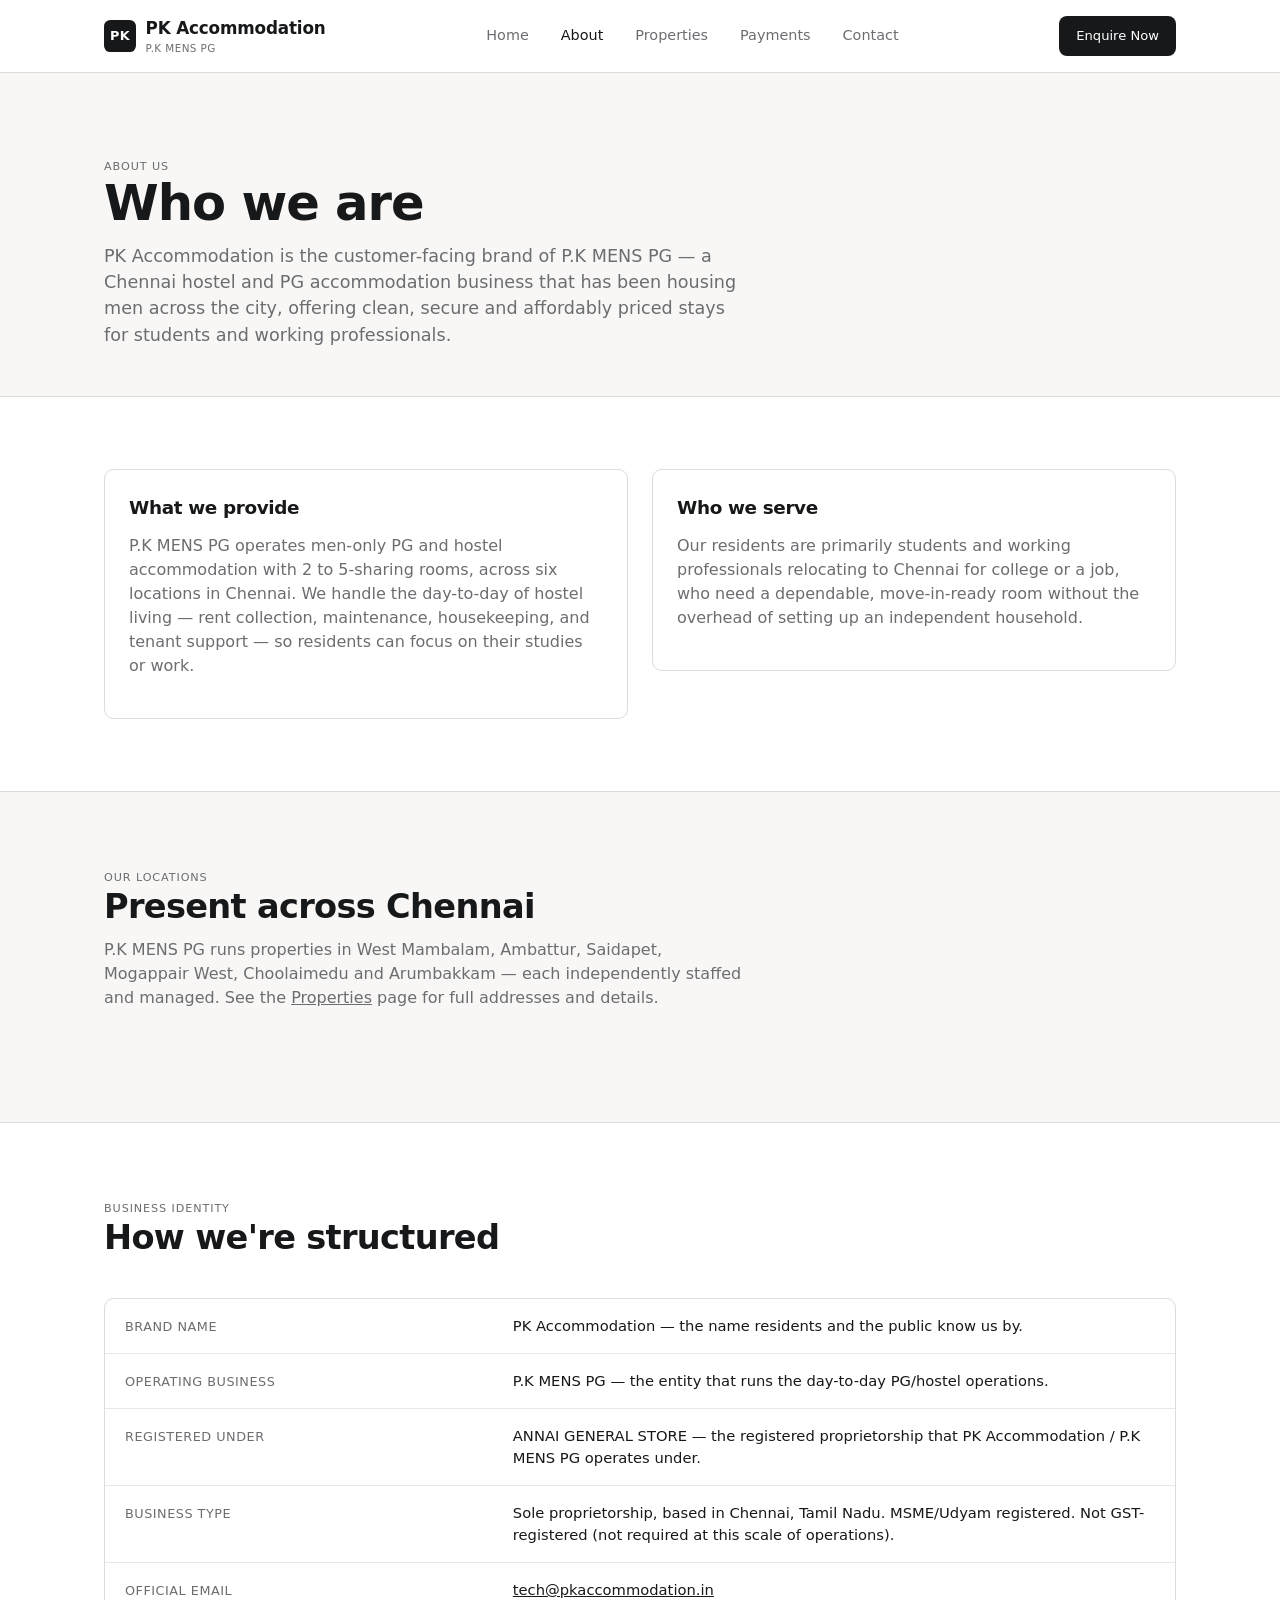
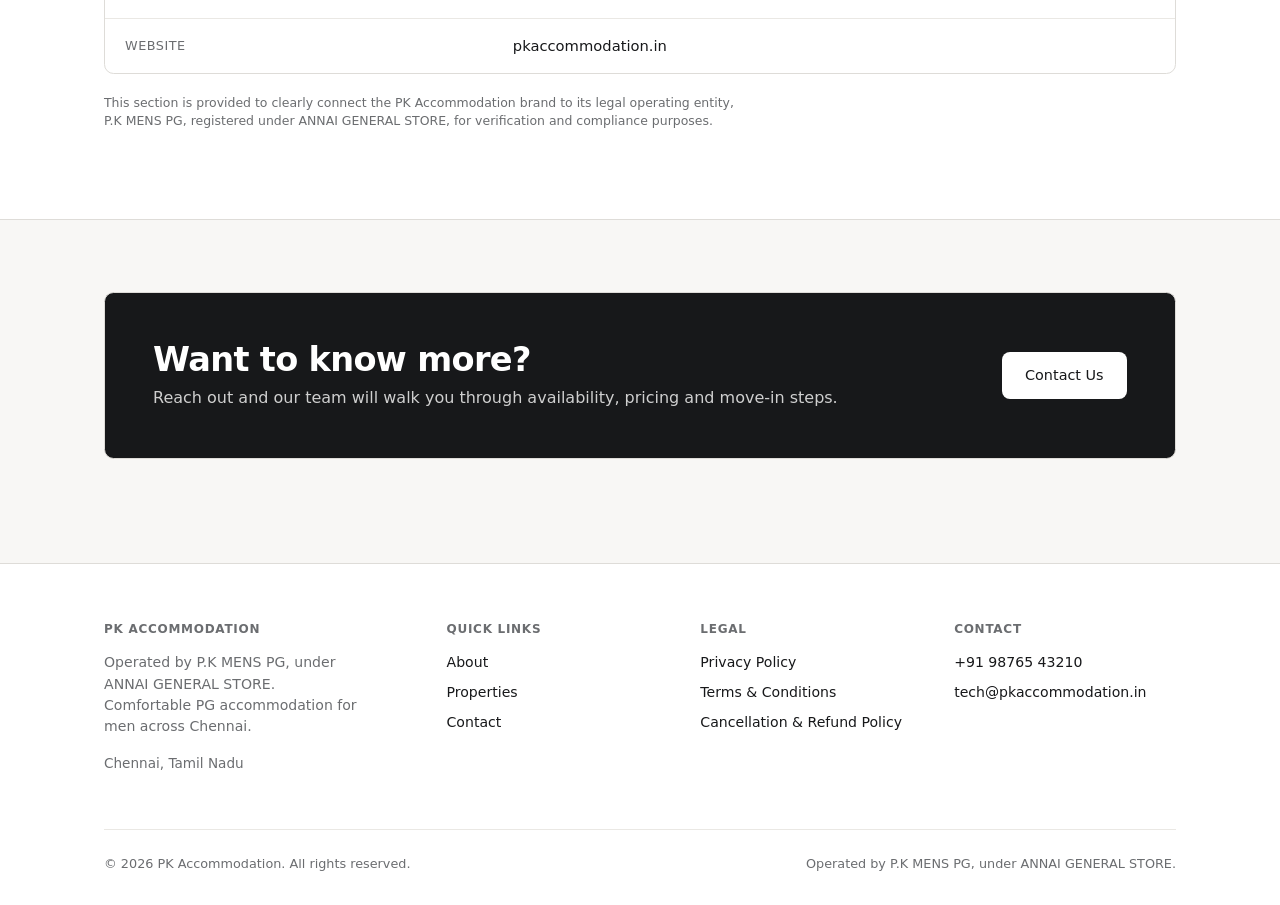
==== about.html @ fdcaf5c1 "Initial commit: PK Accommodation compliance/verification landing site Static site for pkaccommodatio" ====
<!DOCTYPE html>
<html lang="en">
<head>
<meta charset="UTF-8" />
<meta name="viewport" content="width=device-width, initial-scale=1.0" />
<title>About Us — PK Accommodation</title>
<meta name="description" content="PK Accommodation is the operating brand of P.K MENS PG, a Chennai-based PG/hostel business for men, run under ANNAI GENERAL STORE." />
<link rel="stylesheet" href="assets/style.css" />
</head>
<body>

<header class="site">
  <div class="wrap nav-row">
    <a href="index.html" class="brand">
      <span class="brand-mark">PK</span>
      <span>PK Accommodation<span class="brand-sub">P.K MENS PG</span></span>
    </a>
    <button class="menu-toggle" aria-label="Toggle menu">☰</button>
    <nav class="primary">
      <a href="index.html">Home</a>
      <a href="about.html" aria-current="page">About</a>
      <a href="properties.html">Properties</a>
      <a href="payments.html">Payments</a>
      <a href="contact.html">Contact</a>
    </nav>
    <a href="contact.html" class="btn btn-primary btn-sm nav-cta">Enquire Now</a>
  </div>
</header>

<section class="hero" style="padding-bottom:2rem;">
  <div class="wrap">
    <span class="label-xs">About Us</span>
    <h1>Who we are</h1>
    <p class="lead">PK Accommodation is the customer-facing brand of P.K MENS PG — a Chennai hostel and PG accommodation business that has been housing men across the city, offering clean, secure and affordably priced stays for students and working professionals.</p>
  </div>
</section>

<section class="alt">
  <div class="wrap">
    <div class="grid grid-2" style="align-items:start;">
      <div class="card">
        <h3>What we provide</h3>
        <p class="muted">P.K MENS PG operates men-only PG and hostel accommodation with 2 to 5-sharing rooms, across six locations in Chennai. We handle the day-to-day of hostel living — rent collection, maintenance, housekeeping, and tenant support — so residents can focus on their studies or work.</p>
      </div>
      <div class="card">
        <h3>Who we serve</h3>
        <p class="muted">Our residents are primarily students and working professionals relocating to Chennai for college or a job, who need a dependable, move-in-ready room without the overhead of setting up an independent household.</p>
      </div>
    </div>
  </div>
</section>

<section>
  <div class="wrap">
    <div class="section-head">
      <span class="label-xs">Our Locations</span>
      <h2>Present across Chennai</h2>
      <p class="muted">P.K MENS PG runs properties in West Mambalam, Ambattur, Saidapet, Mogappair West, Choolaimedu and Arumbakkam — each independently staffed and managed. See the <a href="properties.html">Properties</a> page for full addresses and details.</p>
    </div>
  </div>
</section>

<section class="alt">
  <div class="wrap">
    <div class="section-head">
      <span class="label-xs">Business Identity</span>
      <h2>How we're structured</h2>
    </div>
    <div class="deflist">
      <div class="deflist-row">
        <div class="k">Brand name</div>
        <div>PK Accommodation — the name residents and the public know us by.</div>
      </div>
      <div class="deflist-row">
        <div class="k">Operating business</div>
        <div>P.K MENS PG — the entity that runs the day-to-day PG/hostel operations.</div>
      </div>
      <div class="deflist-row">
        <div class="k">Registered under</div>
        <div>ANNAI GENERAL STORE — the registered proprietorship that PK Accommodation / P.K MENS PG operates under.</div>
      </div>
      <div class="deflist-row">
        <div class="k">Business type</div>
        <div>Sole proprietorship, based in Chennai, Tamil Nadu. MSME/Udyam registered. Not GST-registered (not required at this scale of operations).</div>
      </div>
      <div class="deflist-row">
        <div class="k">Official email</div>
        <div><a href="mailto:tech@pkaccommodation.in">tech@pkaccommodation.in</a></div>
      </div>
      <div class="deflist-row">
        <div class="k">Website</div>
        <div>pkaccommodation.in</div>
      </div>
    </div>
    <p class="disclosure" style="margin-top:1.25rem;">This section is provided to clearly connect the PK Accommodation brand to its legal operating entity, P.K MENS PG, registered under ANNAI GENERAL STORE, for verification and compliance purposes.</p>
  </div>
</section>

<section>
  <div class="wrap">
    <div class="cta-banner">
      <div>
        <h2>Want to know more?</h2>
        <p>Reach out and our team will walk you through availability, pricing and move-in steps.</p>
      </div>
      <div class="cta-row" style="margin-top:0;">
        <a href="contact.html" class="btn btn-primary">Contact Us</a>
      </div>
    </div>
  </div>
</section>

<footer class="site">
  <div class="wrap">
    <div class="footer-grid">
      <div>
        <h4>PK Accommodation</h4>
        <p class="muted" style="font-size:0.88rem; max-width:260px;">Operated by P.K MENS PG, under ANNAI GENERAL STORE. Comfortable PG accommodation for men across Chennai.</p>
        <p class="muted" style="font-size:0.85rem;">Chennai, Tamil Nadu</p>
      </div>
      <div>
        <h4>Quick Links</h4>
        <ul>
          <li><a href="about.html">About</a></li>
          <li><a href="properties.html">Properties</a></li>
          <li><a href="contact.html">Contact</a></li>
        </ul>
      </div>
      <div>
        <h4>Legal</h4>
        <ul>
          <li><a href="privacy.html">Privacy Policy</a></li>
          <li><a href="terms.html">Terms &amp; Conditions</a></li>
          <li><a href="refund.html">Cancellation &amp; Refund Policy</a></li>
        </ul>
      </div>
      <div>
        <h4>Contact</h4>
        <ul>
          <li><a href="tel:+919876543210">+91 98765 43210</a></li>
          <li><a href="mailto:tech@pkaccommodation.in">tech@pkaccommodation.in</a></li>
        </ul>
      </div>
    </div>
    <div class="footer-bottom">
      <span>© 2026 PK Accommodation. All rights reserved.</span>
      <span>Operated by P.K MENS PG, under ANNAI GENERAL STORE.</span>
    </div>
  </div>
</footer>
<script src="assets/script.js"></script>
</body>
</html>
---- assets/style.css ----
@import url('https://api.fontshare.com/v2/css?f[]=switzer@400,500,600,700&display=swap');

:root {
  --bg: #f8f7f5;
  --surface: #ffffff;
  --fg: #17181a;
  --muted: #6b6d70;
  --border: #dedcd8;
  --border-soft: #eae8e4;
  --secondary: #f0efec;
  --radius: 0.6rem;
  --max: 1120px;
}

* { box-sizing: border-box; }

html { scroll-behavior: smooth; }

body {
  margin: 0;
  font-family: 'Switzer', ui-sans-serif, system-ui, sans-serif;
  background: var(--bg);
  color: var(--fg);
  font-weight: 400;
  -webkit-font-smoothing: antialiased;
  line-height: 1.5;
}

img { max-width: 100%; display: block; }
a { color: inherit; }

.wrap {
  max-width: var(--max);
  margin: 0 auto;
  padding: 0 1.5rem;
}

/* ---------- Header ---------- */
header.site {
  border-bottom: 1px solid var(--border);
  background: var(--surface);
  position: sticky;
  top: 0;
  z-index: 40;
}

.nav-row {
  display: flex;
  align-items: center;
  justify-content: space-between;
  height: 4.5rem;
}

.brand {
  display: flex;
  align-items: center;
  gap: 0.6rem;
  text-decoration: none;
  font-weight: 600;
  font-size: 1.05rem;
  letter-spacing: -0.01em;
  color: var(--fg);
}

.brand-mark {
  width: 2rem;
  height: 2rem;
  border-radius: 0.4rem;
  background: var(--fg);
  color: var(--surface);
  display: flex;
  align-items: center;
  justify-content: center;
  font-weight: 700;
  font-size: 0.8rem;
  letter-spacing: 0.02em;
  flex-shrink: 0;
}

.brand-sub {
  display: block;
  font-size: 0.65rem;
  font-weight: 400;
  color: var(--muted);
  letter-spacing: 0.04em;
  text-transform: uppercase;
}

nav.primary {
  display: flex;
  gap: 2rem;
  align-items: center;
}

nav.primary a {
  text-decoration: none;
  font-size: 0.9rem;
  color: var(--muted);
  transition: color 0.15s ease;
}

nav.primary a:hover,
nav.primary a[aria-current="page"] {
  color: var(--fg);
}

.nav-cta {
  display: none;
}

.menu-toggle {
  display: none;
  background: none;
  border: 1px solid var(--border);
  border-radius: 0.4rem;
  width: 2.4rem;
  height: 2.4rem;
  align-items: center;
  justify-content: center;
  cursor: pointer;
}

@media (min-width: 860px) {
  .nav-cta { display: inline-flex; }
}

@media (max-width: 859px) {
  nav.primary {
    position: absolute;
    top: 4.5rem;
    left: 0;
    right: 0;
    background: var(--surface);
    border-bottom: 1px solid var(--border);
    flex-direction: column;
    align-items: flex-start;
    gap: 0;
    padding: 0.5rem 1.5rem 1.25rem;
    display: none;
  }
  nav.primary.open { display: flex; }
  nav.primary a {
    width: 100%;
    padding: 0.75rem 0;
    border-bottom: 1px solid var(--border-soft);
    color: var(--fg);
  }
  .menu-toggle { display: inline-flex; }
}

/* ---------- Buttons ---------- */
.btn {
  display: inline-flex;
  align-items: center;
  justify-content: center;
  gap: 0.5rem;
  padding: 0.75rem 1.4rem;
  border-radius: 0.5rem;
  font-size: 0.9rem;
  font-weight: 500;
  text-decoration: none;
  cursor: pointer;
  border: 1px solid transparent;
  transition: opacity 0.15s ease, background 0.15s ease;
}

.btn-primary {
  background: var(--fg);
  color: var(--surface);
}
.btn-primary:hover { opacity: 0.85; }

.btn-outline {
  background: transparent;
  border-color: var(--fg);
  color: var(--fg);
}
.btn-outline:hover { background: var(--fg); color: var(--surface); }

.btn-sm { padding: 0.55rem 1rem; font-size: 0.82rem; }

/* ---------- Sections ---------- */
section { padding: 4.5rem 0; }
section.tight { padding: 3rem 0; }
section.alt { background: var(--surface); border-top: 1px solid var(--border); border-bottom: 1px solid var(--border); }

.label-xs {
  font-size: 0.7rem;
  letter-spacing: 0.08em;
  text-transform: uppercase;
  color: var(--muted);
  font-weight: 500;
}

h1, h2, h3, h4 { font-weight: 600; letter-spacing: -0.02em; margin: 0 0 0.75rem; }
h1 { font-size: clamp(2rem, 4.5vw, 3.1rem); line-height: 1.08; }
h2 { font-size: clamp(1.5rem, 3vw, 2.1rem); line-height: 1.15; }
h3 { font-size: 1.15rem; }
p { color: var(--fg); margin: 0 0 1rem; }
.lead { font-size: 1.1rem; color: var(--muted); max-width: 640px; }
.muted { color: var(--muted); }

.hero {
  padding: 5rem 0 4rem;
}
.hero-grid {
  display: grid;
  grid-template-columns: 1.1fr 0.9fr;
  gap: 3rem;
  align-items: center;
}
@media (max-width: 900px) {
  .hero-grid { grid-template-columns: 1fr; }
}

.stat-row {
  display: flex;
  gap: 2.5rem;
  margin-top: 2.25rem;
  flex-wrap: wrap;
}
.stat-num {
  font-size: 1.9rem;
  font-weight: 600;
  font-variant-numeric: tabular-nums;
}
.stat-label { font-size: 0.8rem; color: var(--muted); }

.hero-panel {
  border: 1px solid var(--border);
  border-radius: var(--radius);
  background: var(--surface);
  padding: 2rem;
}
.hero-panel .row {
  display: flex;
  justify-content: space-between;
  padding: 0.85rem 0;
  border-bottom: 1px solid var(--border-soft);
  font-size: 0.9rem;
}
.hero-panel .row:last-child { border-bottom: none; }

.cta-row { display: flex; gap: 0.9rem; margin-top: 2rem; flex-wrap: wrap; }

.grid {
  display: grid;
  gap: 1.5rem;
}
.grid-2 { grid-template-columns: repeat(2, 1fr); }
.grid-3 { grid-template-columns: repeat(3, 1fr); }
.grid-4 { grid-template-columns: repeat(4, 1fr); }
@media (max-width: 900px) {
  .grid-3, .grid-4 { grid-template-columns: repeat(2, 1fr); }
}
@media (max-width: 620px) {
  .grid-2, .grid-3, .grid-4 { grid-template-columns: 1fr; }
}

.card {
  border: 1px solid var(--border);
  border-radius: var(--radius);
  background: var(--surface);
  padding: 1.5rem;
}

.card-plate {
  height: 3.4rem;
  width: 3.4rem;
  border-radius: 0.5rem;
  background: var(--secondary);
  border: 1px solid var(--border);
  display: flex;
  align-items: center;
  justify-content: center;
  font-weight: 600;
  margin-bottom: 1rem;
}

.tag {
  display: inline-block;
  font-size: 0.7rem;
  letter-spacing: 0.04em;
  text-transform: uppercase;
  padding: 0.25rem 0.6rem;
  border-radius: 999px;
  border: 1px solid var(--border);
  color: var(--muted);
  background: var(--secondary);
}

.section-head { max-width: 640px; margin-bottom: 2.5rem; }

/* ---------- Property card ---------- */
.property-card {
  border: 1px solid var(--border);
  border-radius: var(--radius);
  background: var(--surface);
  overflow: hidden;
}
.property-swatch {
  height: 7rem;
  background: repeating-linear-gradient(135deg, var(--secondary), var(--secondary) 10px, var(--border-soft) 10px, var(--border-soft) 20px);
  border-bottom: 1px solid var(--border);
  display: flex;
  align-items: flex-end;
  padding: 0.9rem 1.1rem;
}
.property-body { padding: 1.4rem; }
.property-body h3 { margin-bottom: 0.25rem; }
.property-addr { font-size: 0.85rem; color: var(--muted); margin-bottom: 0.9rem; }
.property-meta {
  display: flex;
  flex-wrap: wrap;
  gap: 0.4rem;
  margin-bottom: 1.1rem;
}
.property-actions { display: flex; gap: 0.6rem; flex-wrap: wrap; }

/* ---------- Table-ish list ---------- */
.deflist { border: 1px solid var(--border); border-radius: var(--radius); overflow: hidden; background: var(--surface); }
.deflist-row {
  display: grid;
  grid-template-columns: minmax(0, 1.1fr) minmax(0, 1.9fr);
  gap: 1rem;
  padding: 1rem 1.25rem;
  border-bottom: 1px solid var(--border-soft);
  font-size: 0.92rem;
}
.deflist-row:last-child { border-bottom: none; }
.deflist-row .k { color: var(--muted); font-size: 0.8rem; text-transform: uppercase; letter-spacing: 0.04em; padding-top: 0.1rem; }
@media (max-width: 620px) {
  .deflist-row { grid-template-columns: 1fr; gap: 0.3rem; }
}

/* ---------- Steps ---------- */
.steps { display: grid; grid-template-columns: repeat(5, 1fr); gap: 1rem; }
@media (max-width: 900px) { .steps { grid-template-columns: repeat(2, 1fr); } }
@media (max-width: 500px) { .steps { grid-template-columns: 1fr; } }
.step {
  border: 1px solid var(--border);
  border-radius: var(--radius);
  padding: 1.25rem;
  background: var(--surface);
  position: relative;
}
.step-num {
  font-size: 0.75rem;
  font-weight: 600;
  color: var(--muted);
  margin-bottom: 0.6rem;
}

/* ---------- CTA banner ---------- */
.cta-banner {
  border: 1px solid var(--border);
  border-radius: var(--radius);
  background: var(--fg);
  color: var(--surface);
  padding: 3rem;
  display: flex;
  justify-content: space-between;
  align-items: center;
  flex-wrap: wrap;
  gap: 1.5rem;
}
.cta-banner h2 { color: var(--surface); margin-bottom: 0.4rem; }
.cta-banner p { color: #cfcfcf; margin: 0; }
.cta-banner .btn-primary { background: var(--surface); color: var(--fg); }
.cta-banner .btn-outline { border-color: var(--surface); color: var(--surface); }
.cta-banner .btn-outline:hover { background: var(--surface); color: var(--fg); }

/* ---------- Legal / prose pages ---------- */
.prose { max-width: 760px; }
.prose h2 { margin-top: 2.5rem; }
.prose h2:first-child { margin-top: 0; }
.prose ul { padding-left: 1.2rem; }
.prose li { margin-bottom: 0.4rem; }
.updated-note {
  font-size: 0.85rem;
  color: var(--muted);
  border: 1px solid var(--border);
  background: var(--surface);
  border-radius: var(--radius);
  padding: 0.9rem 1.1rem;
  margin-bottom: 2.5rem;
}

/* ---------- Contact form ---------- */
.contact-grid {
  display: grid;
  grid-template-columns: 1fr 1fr;
  gap: 2.5rem;
}
@media (max-width: 860px) { .contact-grid { grid-template-columns: 1fr; } }

form.contact-form { display: grid; gap: 1rem; }
.field { display: grid; gap: 0.4rem; }
.field label { font-size: 0.8rem; color: var(--muted); }
.field input,
.field select,
.field textarea {
  font-family: inherit;
  font-size: 0.92rem;
  padding: 0.7rem 0.85rem;
  border: 1px solid var(--border);
  border-radius: 0.5rem;
  background: var(--surface);
  color: var(--fg);
}
.field textarea { min-height: 110px; resize: vertical; }
.form-note { font-size: 0.8rem; color: var(--muted); margin-top: 0.25rem; }

/* ---------- Footer ---------- */
footer.site {
  border-top: 1px solid var(--border);
  background: var(--surface);
  padding: 3.5rem 0 2rem;
  margin-top: 2rem;
}
.footer-grid {
  display: grid;
  grid-template-columns: 1.4fr 1fr 1fr 1fr;
  gap: 2rem;
  padding-bottom: 2.5rem;
  border-bottom: 1px solid var(--border-soft);
}
@media (max-width: 760px) {
  .footer-grid { grid-template-columns: 1fr 1fr; }
}
.footer-grid h4 {
  font-size: 0.75rem;
  text-transform: uppercase;
  letter-spacing: 0.06em;
  color: var(--muted);
  margin-bottom: 0.9rem;
}
.footer-grid ul { list-style: none; padding: 0; margin: 0; }
.footer-grid li { margin-bottom: 0.55rem; font-size: 0.88rem; }
.footer-grid a { text-decoration: none; color: var(--fg); }
.footer-grid a:hover { color: var(--muted); }
.footer-bottom {
  padding-top: 1.5rem;
  display: flex;
  justify-content: space-between;
  align-items: center;
  flex-wrap: wrap;
  gap: 0.75rem;
  font-size: 0.8rem;
  color: var(--muted);
}

.disclosure {
  font-size: 0.78rem;
  color: var(--muted);
  max-width: 640px;
}
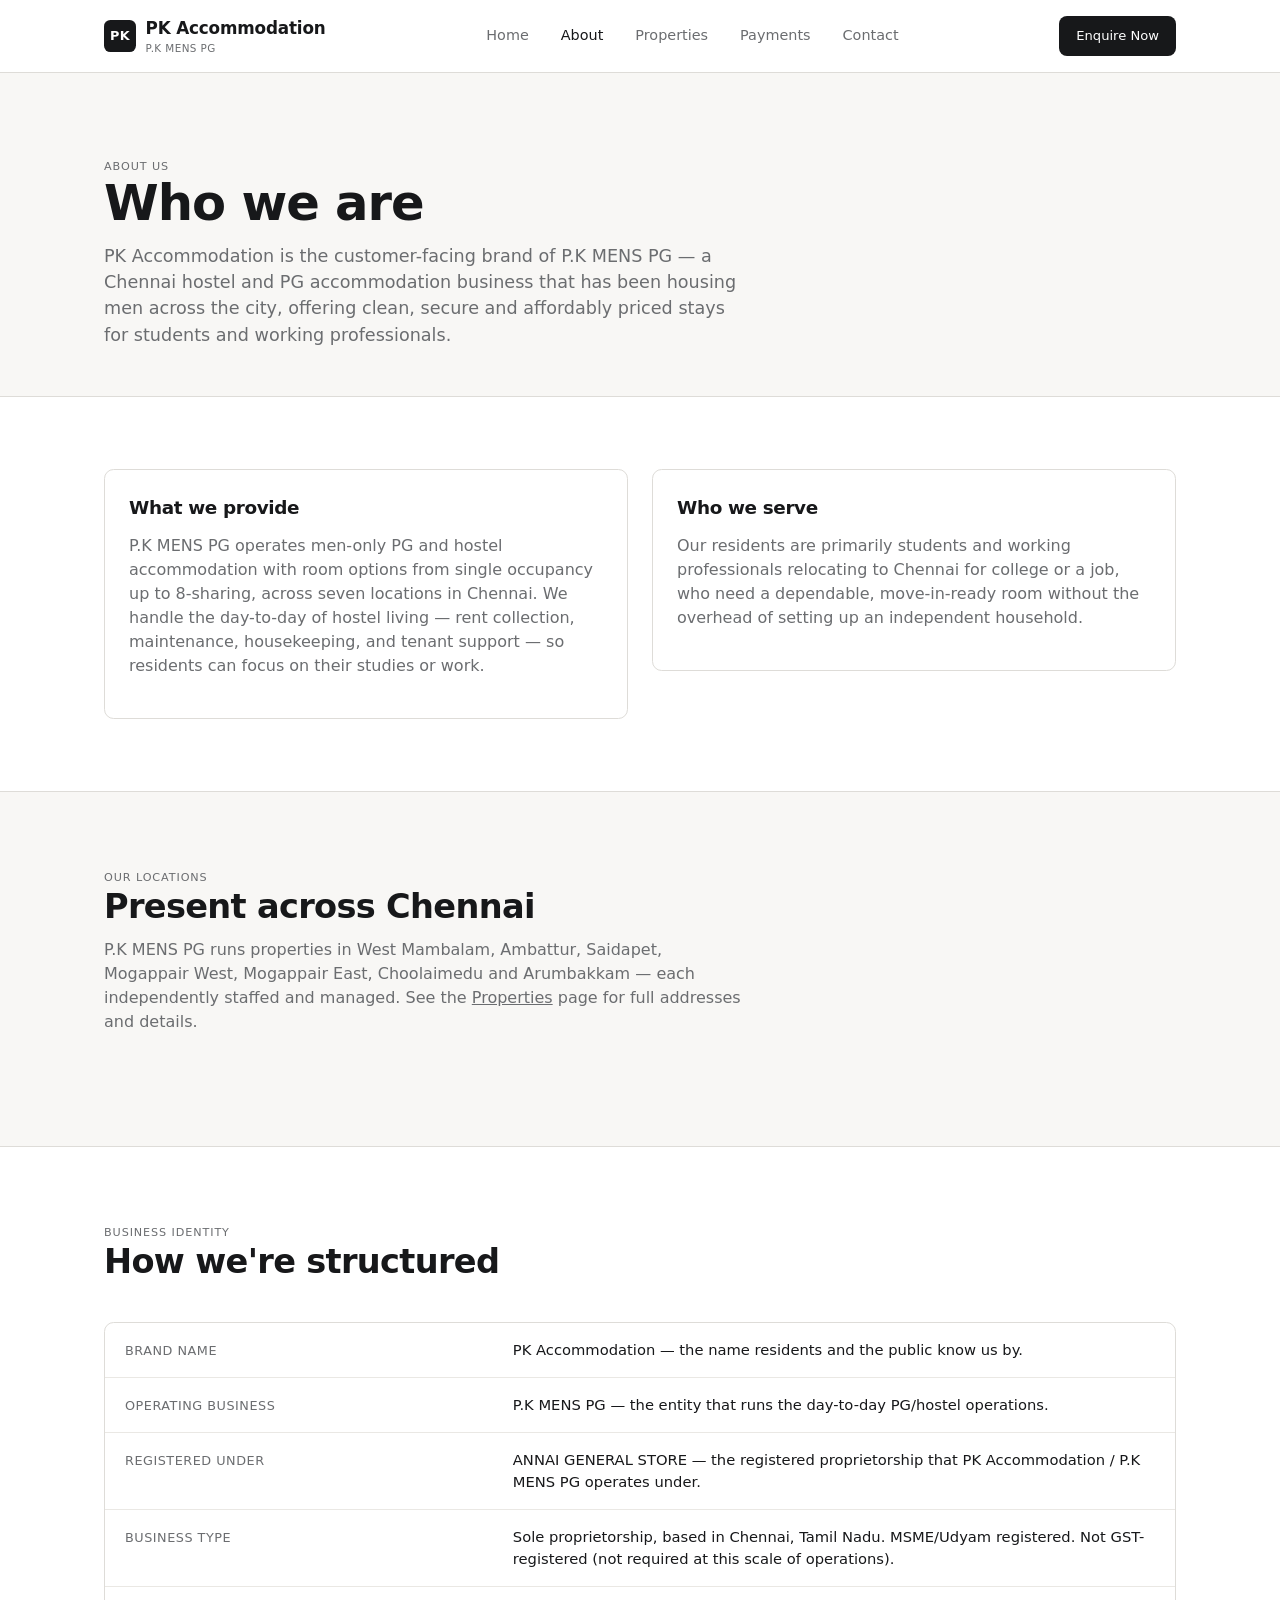
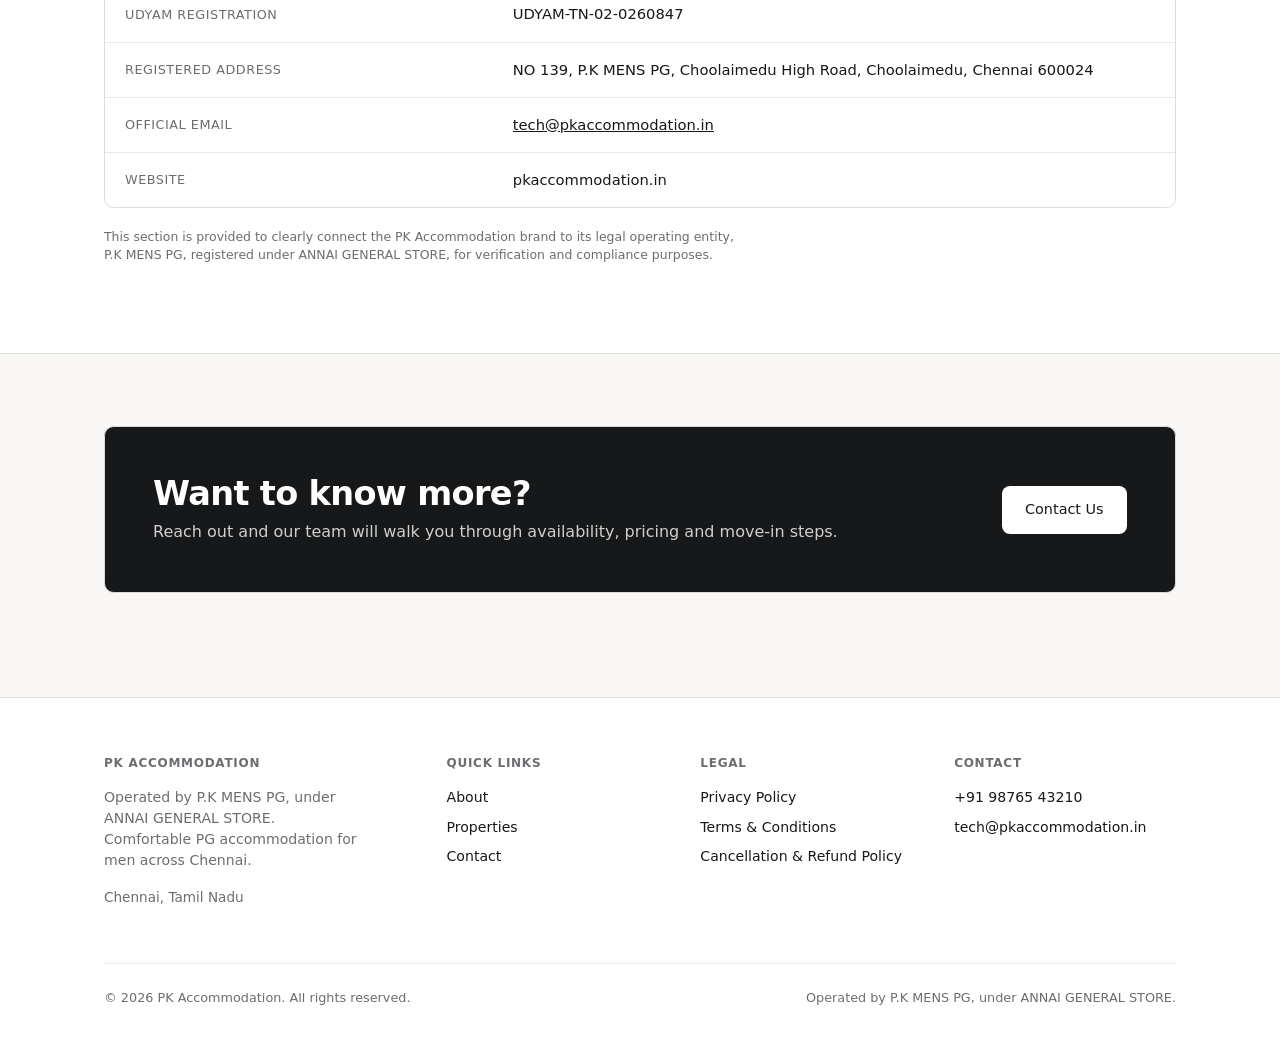
==== commit 1987c400: "Add 7th property, clean URLs, revised legal pages, redesigned hero - Add Mogappair East property; re" ====
--- a/about.html
+++ b/about.html
@@ -5,25 +5,25 @@
 <meta name="viewport" content="width=device-width, initial-scale=1.0" />
 <title>About Us — PK Accommodation</title>
 <meta name="description" content="PK Accommodation is the operating brand of P.K MENS PG, a Chennai-based PG/hostel business for men, run under ANNAI GENERAL STORE." />
-<link rel="stylesheet" href="assets/style.css" />
+<link rel="stylesheet" href="/assets/style.css" />
 </head>
 <body>
 
 <header class="site">
   <div class="wrap nav-row">
-    <a href="index.html" class="brand">
+    <a href="/home" class="brand">
       <span class="brand-mark">PK</span>
       <span>PK Accommodation<span class="brand-sub">P.K MENS PG</span></span>
     </a>
     <button class="menu-toggle" aria-label="Toggle menu">☰</button>
     <nav class="primary">
-      <a href="index.html">Home</a>
-      <a href="about.html" aria-current="page">About</a>
-      <a href="properties.html">Properties</a>
-      <a href="payments.html">Payments</a>
-      <a href="contact.html">Contact</a>
+      <a href="/home">Home</a>
+      <a href="/about" aria-current="page">About</a>
+      <a href="/properties">Properties</a>
+      <a href="/payments">Payments</a>
+      <a href="/contact">Contact</a>
     </nav>
-    <a href="contact.html" class="btn btn-primary btn-sm nav-cta">Enquire Now</a>
+    <a href="/contact" class="btn btn-primary btn-sm nav-cta">Enquire Now</a>
   </div>
 </header>
 
@@ -40,7 +40,7 @@
     <div class="grid grid-2" style="align-items:start;">
       <div class="card">
         <h3>What we provide</h3>
-        <p class="muted">P.K MENS PG operates men-only PG and hostel accommodation with 2 to 5-sharing rooms, across six locations in Chennai. We handle the day-to-day of hostel living — rent collection, maintenance, housekeeping, and tenant support — so residents can focus on their studies or work.</p>
+        <p class="muted">P.K MENS PG operates men-only PG and hostel accommodation with room options from single occupancy up to 8-sharing, across seven locations in Chennai. We handle the day-to-day of hostel living — rent collection, maintenance, housekeeping, and tenant support — so residents can focus on their studies or work.</p>
       </div>
       <div class="card">
         <h3>Who we serve</h3>
@@ -55,7 +55,7 @@
     <div class="section-head">
       <span class="label-xs">Our Locations</span>
       <h2>Present across Chennai</h2>
-      <p class="muted">P.K MENS PG runs properties in West Mambalam, Ambattur, Saidapet, Mogappair West, Choolaimedu and Arumbakkam — each independently staffed and managed. See the <a href="properties.html">Properties</a> page for full addresses and details.</p>
+      <p class="muted">P.K MENS PG runs properties in West Mambalam, Ambattur, Saidapet, Mogappair West, Mogappair East, Choolaimedu and Arumbakkam — each independently staffed and managed. See the <a href="/properties">Properties</a> page for full addresses and details.</p>
     </div>
   </div>
 </section>
@@ -84,6 +84,14 @@
         <div>Sole proprietorship, based in Chennai, Tamil Nadu. MSME/Udyam registered. Not GST-registered (not required at this scale of operations).</div>
       </div>
       <div class="deflist-row">
+        <div class="k">Udyam registration</div>
+        <div>UDYAM-TN-02-0260847</div>
+      </div>
+      <div class="deflist-row">
+        <div class="k">Registered address</div>
+        <div>NO 139, P.K MENS PG, Choolaimedu High Road, Choolaimedu, Chennai 600024</div>
+      </div>
+      <div class="deflist-row">
         <div class="k">Official email</div>
         <div><a href="mailto:tech@pkaccommodation.in">tech@pkaccommodation.in</a></div>
       </div>
@@ -104,7 +112,7 @@
         <p>Reach out and our team will walk you through availability, pricing and move-in steps.</p>
       </div>
       <div class="cta-row" style="margin-top:0;">
-        <a href="contact.html" class="btn btn-primary">Contact Us</a>
+        <a href="/contact" class="btn btn-primary">Contact Us</a>
       </div>
     </div>
   </div>
@@ -121,17 +129,17 @@
       <div>
         <h4>Quick Links</h4>
         <ul>
-          <li><a href="about.html">About</a></li>
-          <li><a href="properties.html">Properties</a></li>
-          <li><a href="contact.html">Contact</a></li>
+          <li><a href="/about">About</a></li>
+          <li><a href="/properties">Properties</a></li>
+          <li><a href="/contact">Contact</a></li>
         </ul>
       </div>
       <div>
         <h4>Legal</h4>
         <ul>
-          <li><a href="privacy.html">Privacy Policy</a></li>
-          <li><a href="terms.html">Terms &amp; Conditions</a></li>
-          <li><a href="refund.html">Cancellation &amp; Refund Policy</a></li>
+          <li><a href="/privacy">Privacy Policy</a></li>
+          <li><a href="/terms">Terms &amp; Conditions</a></li>
+          <li><a href="/refund">Cancellation &amp; Refund Policy</a></li>
         </ul>
       </div>
       <div>
@@ -148,6 +156,6 @@
     </div>
   </div>
 </footer>
-<script src="assets/script.js"></script>
+<script src="/assets/script.js"></script>
 </body>
 </html>
--- a/assets/style.css
+++ b/assets/style.css
@@ -351,6 +351,35 @@
   margin-bottom: 0.6rem;
 }
 
+/* ---------- Feature band (dark, "why tenants choose us") ---------- */
+.feature-band {
+  background: var(--fg);
+  padding: 4.5rem 0;
+}
+.feature-band .section-head { max-width: 640px; margin-bottom: 2.5rem; }
+.feature-grid { gap: 1.25rem; }
+.feature-card {
+  border: 1px solid rgba(255, 255, 255, 0.14);
+  border-radius: var(--radius);
+  background: rgba(255, 255, 255, 0.04);
+  padding: 1.75rem 1.5rem;
+}
+.feature-icon {
+  width: 2.75rem;
+  height: 2.75rem;
+  border-radius: 999px;
+  border: 1px solid rgba(255, 255, 255, 0.2);
+  background: rgba(255, 255, 255, 0.08);
+  display: flex;
+  align-items: center;
+  justify-content: center;
+  margin-bottom: 1.1rem;
+  color: #ffffff;
+}
+.feature-icon svg { width: 1.3rem; height: 1.3rem; }
+.feature-card h3 { color: #ffffff; font-size: 1.02rem; margin-bottom: 0.4rem; }
+.feature-card p { color: #bdbdbd; font-size: 0.86rem; margin: 0; }
+
 /* ---------- CTA banner ---------- */
 .cta-banner {
   border: 1px solid var(--border);
@@ -385,6 +414,25 @@
   padding: 0.9rem 1.1rem;
   margin-bottom: 2.5rem;
 }
+.flag-note {
+  font-size: 0.82rem;
+  color: var(--muted);
+  border: 1px dashed var(--border);
+  background: var(--secondary);
+  border-radius: var(--radius);
+  padding: 0.8rem 1rem;
+  margin: 0.75rem 0 1.5rem;
+}
+.flag-note strong { color: var(--fg); }
+.legal-signoff {
+  border-top: 1px solid var(--border);
+  margin-top: 3rem;
+  padding-top: 1.75rem;
+  font-size: 0.86rem;
+  color: var(--muted);
+  line-height: 1.7;
+}
+.legal-signoff strong { color: var(--fg); display: block; }
 
 /* ---------- Contact form ---------- */
 .contact-grid {
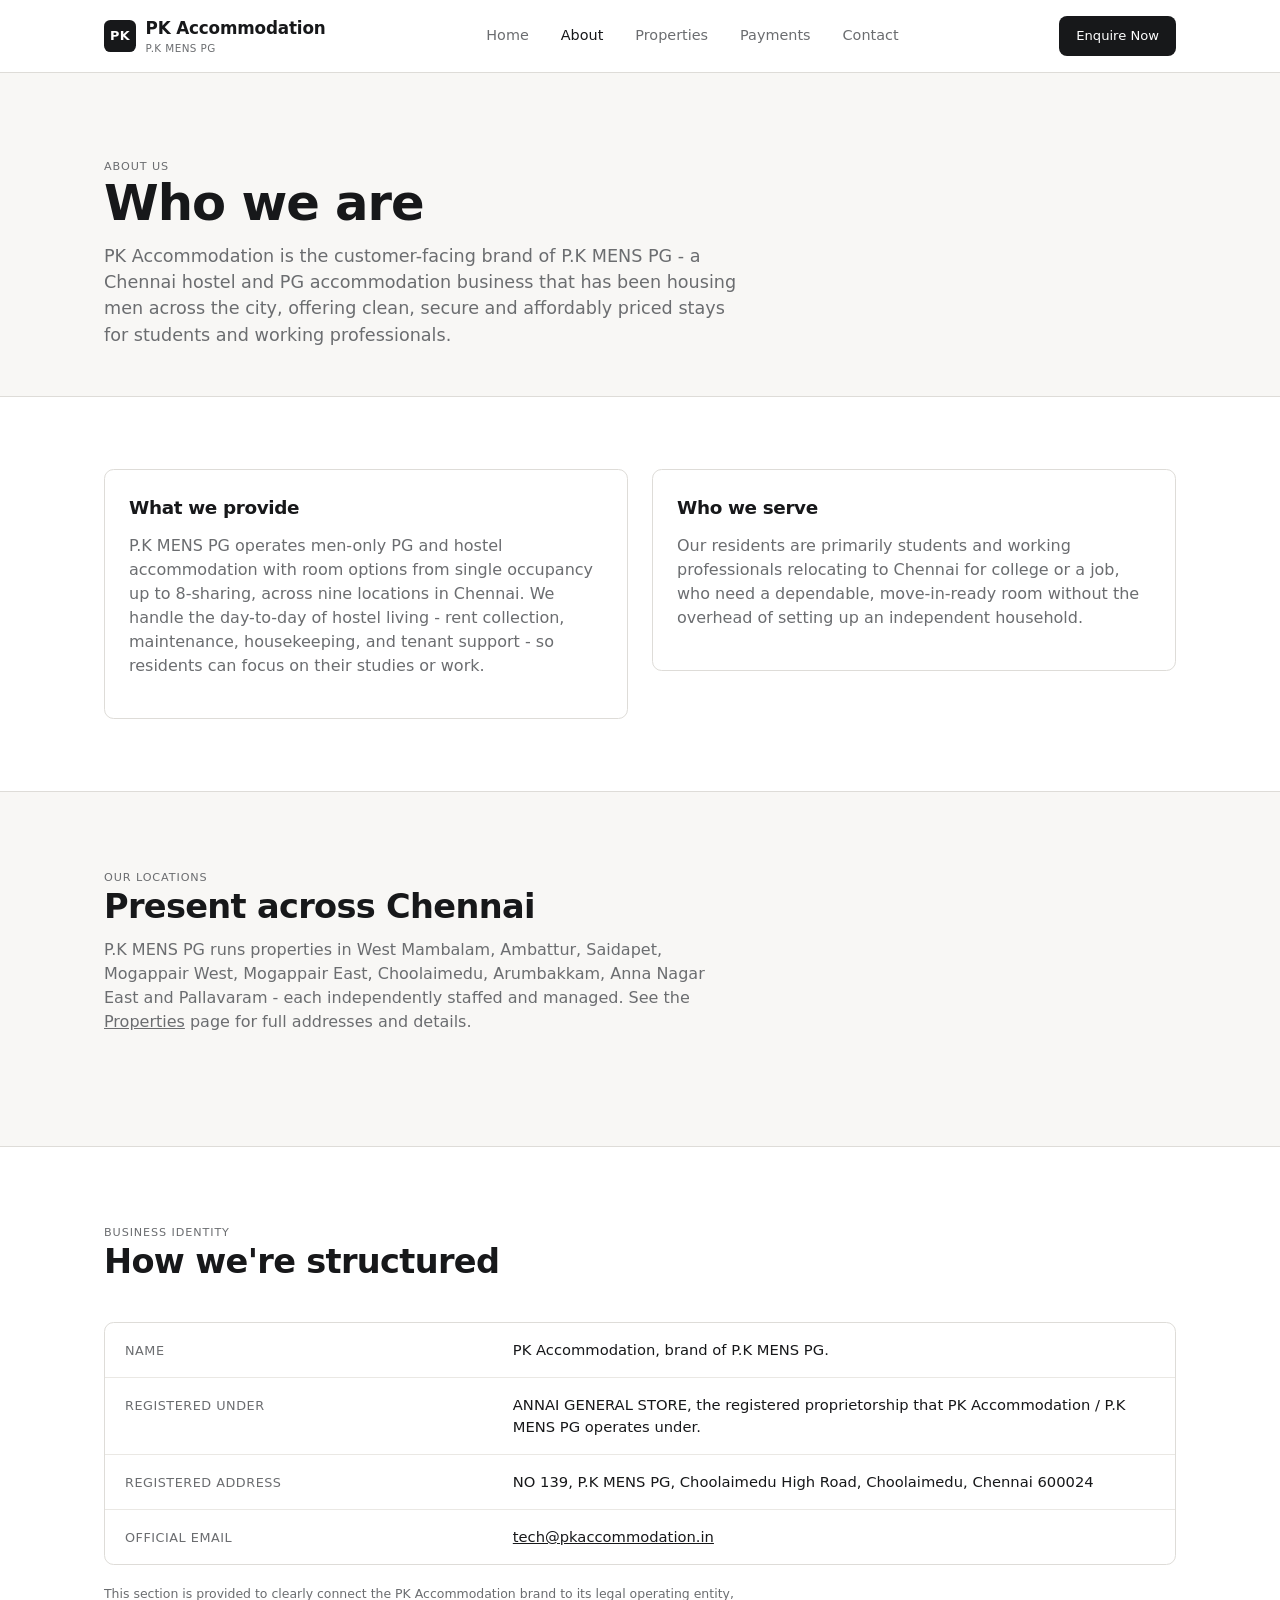
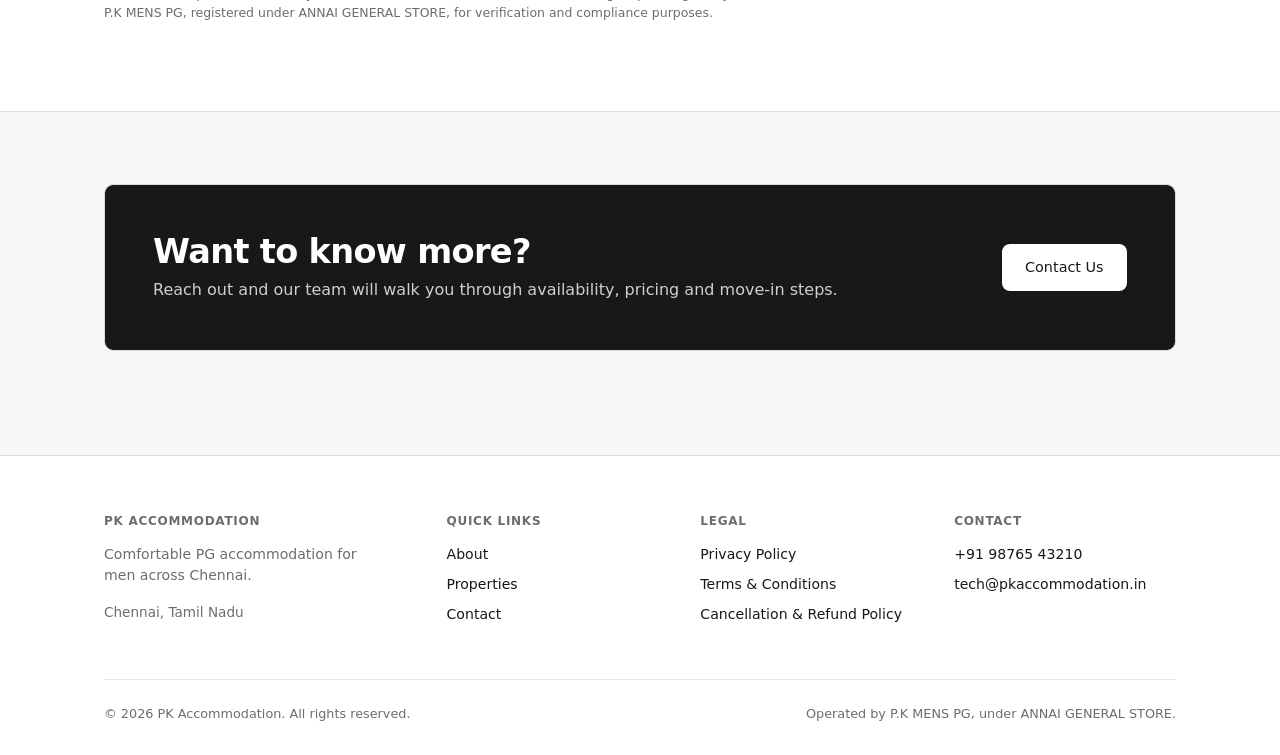
==== commit 7944adfa: "Expand to 9 properties, redesign hero, add FAQs and icons - Add Anna Nagar East and Pallavaram (veri" ====
--- a/about.html
+++ b/about.html
@@ -3,7 +3,7 @@
 <head>
 <meta charset="UTF-8" />
 <meta name="viewport" content="width=device-width, initial-scale=1.0" />
-<title>About Us — PK Accommodation</title>
+<title>About Us - PK Accommodation</title>
 <meta name="description" content="PK Accommodation is the operating brand of P.K MENS PG, a Chennai-based PG/hostel business for men, run under ANNAI GENERAL STORE." />
 <link rel="stylesheet" href="/assets/style.css" />
 </head>
@@ -31,7 +31,7 @@
   <div class="wrap">
     <span class="label-xs">About Us</span>
     <h1>Who we are</h1>
-    <p class="lead">PK Accommodation is the customer-facing brand of P.K MENS PG — a Chennai hostel and PG accommodation business that has been housing men across the city, offering clean, secure and affordably priced stays for students and working professionals.</p>
+    <p class="lead">PK Accommodation is the customer-facing brand of P.K MENS PG - a Chennai hostel and PG accommodation business that has been housing men across the city, offering clean, secure and affordably priced stays for students and working professionals.</p>
   </div>
 </section>
 
@@ -40,7 +40,7 @@
     <div class="grid grid-2" style="align-items:start;">
       <div class="card">
         <h3>What we provide</h3>
-        <p class="muted">P.K MENS PG operates men-only PG and hostel accommodation with room options from single occupancy up to 8-sharing, across seven locations in Chennai. We handle the day-to-day of hostel living — rent collection, maintenance, housekeeping, and tenant support — so residents can focus on their studies or work.</p>
+        <p class="muted">P.K MENS PG operates men-only PG and hostel accommodation with room options from single occupancy up to 8-sharing, across nine locations in Chennai. We handle the day-to-day of hostel living - rent collection, maintenance, housekeeping, and tenant support - so residents can focus on their studies or work.</p>
       </div>
       <div class="card">
         <h3>Who we serve</h3>
@@ -55,7 +55,7 @@
     <div class="section-head">
       <span class="label-xs">Our Locations</span>
       <h2>Present across Chennai</h2>
-      <p class="muted">P.K MENS PG runs properties in West Mambalam, Ambattur, Saidapet, Mogappair West, Mogappair East, Choolaimedu and Arumbakkam — each independently staffed and managed. See the <a href="/properties">Properties</a> page for full addresses and details.</p>
+      <p class="muted">P.K MENS PG runs properties in West Mambalam, Ambattur, Saidapet, Mogappair West, Mogappair East, Choolaimedu, Arumbakkam, Anna Nagar East and Pallavaram - each independently staffed and managed. See the <a href="/properties">Properties</a> page for full addresses and details.</p>
     </div>
   </div>
 </section>
@@ -68,24 +68,12 @@
     </div>
     <div class="deflist">
       <div class="deflist-row">
-        <div class="k">Brand name</div>
-        <div>PK Accommodation — the name residents and the public know us by.</div>
-      </div>
-      <div class="deflist-row">
-        <div class="k">Operating business</div>
-        <div>P.K MENS PG — the entity that runs the day-to-day PG/hostel operations.</div>
+        <div class="k">Name</div>
+        <div>PK Accommodation, brand of P.K MENS PG.</div>
       </div>
       <div class="deflist-row">
         <div class="k">Registered under</div>
-        <div>ANNAI GENERAL STORE — the registered proprietorship that PK Accommodation / P.K MENS PG operates under.</div>
-      </div>
-      <div class="deflist-row">
-        <div class="k">Business type</div>
-        <div>Sole proprietorship, based in Chennai, Tamil Nadu. MSME/Udyam registered. Not GST-registered (not required at this scale of operations).</div>
-      </div>
-      <div class="deflist-row">
-        <div class="k">Udyam registration</div>
-        <div>UDYAM-TN-02-0260847</div>
+        <div>ANNAI GENERAL STORE, the registered proprietorship that PK Accommodation / P.K MENS PG operates under.</div>
       </div>
       <div class="deflist-row">
         <div class="k">Registered address</div>
@@ -94,10 +82,6 @@
       <div class="deflist-row">
         <div class="k">Official email</div>
         <div><a href="mailto:tech@pkaccommodation.in">tech@pkaccommodation.in</a></div>
-      </div>
-      <div class="deflist-row">
-        <div class="k">Website</div>
-        <div>pkaccommodation.in</div>
       </div>
     </div>
     <p class="disclosure" style="margin-top:1.25rem;">This section is provided to clearly connect the PK Accommodation brand to its legal operating entity, P.K MENS PG, registered under ANNAI GENERAL STORE, for verification and compliance purposes.</p>
@@ -123,7 +107,7 @@
     <div class="footer-grid">
       <div>
         <h4>PK Accommodation</h4>
-        <p class="muted" style="font-size:0.88rem; max-width:260px;">Operated by P.K MENS PG, under ANNAI GENERAL STORE. Comfortable PG accommodation for men across Chennai.</p>
+        <p class="muted" style="font-size:0.88rem; max-width:260px;">Comfortable PG accommodation for men across Chennai.</p>
         <p class="muted" style="font-size:0.85rem;">Chennai, Tamil Nadu</p>
       </div>
       <div>
--- a/assets/style.css
+++ b/assets/style.css
@@ -264,6 +264,20 @@
   padding: 1.5rem;
 }
 
+.amenity-icon {
+  width: 2.5rem;
+  height: 2.5rem;
+  border-radius: 999px;
+  border: 1px solid var(--border);
+  background: var(--secondary);
+  display: flex;
+  align-items: center;
+  justify-content: center;
+  margin-bottom: 0.9rem;
+  color: var(--fg);
+}
+.amenity-icon svg { width: 1.2rem; height: 1.2rem; }
+
 .card-plate {
   height: 3.4rem;
   width: 3.4rem;
@@ -399,6 +413,39 @@
 .cta-banner .btn-outline { border-color: var(--surface); color: var(--surface); }
 .cta-banner .btn-outline:hover { background: var(--surface); color: var(--fg); }
 
+/* ---------- FAQ ---------- */
+.faq-list {
+  border-top: 1px solid var(--border);
+  max-width: 800px;
+}
+.faq-item { border-bottom: 1px solid var(--border); }
+.faq-item summary {
+  cursor: pointer;
+  list-style: none;
+  padding: 1.3rem 0;
+  font-weight: 500;
+  font-size: 0.98rem;
+  display: flex;
+  justify-content: space-between;
+  align-items: center;
+  gap: 1rem;
+}
+.faq-item summary::-webkit-details-marker { display: none; }
+.faq-item summary::after {
+  content: "+";
+  font-size: 1.3rem;
+  color: var(--muted);
+  flex-shrink: 0;
+  line-height: 1;
+}
+.faq-item[open] summary::after { content: "\2212"; }
+.faq-item .faq-answer {
+  padding: 0 0 1.4rem;
+  color: var(--muted);
+  font-size: 0.9rem;
+  max-width: 680px;
+}
+
 /* ---------- Legal / prose pages ---------- */
 .prose { max-width: 760px; }
 .prose h2 { margin-top: 2.5rem; }
